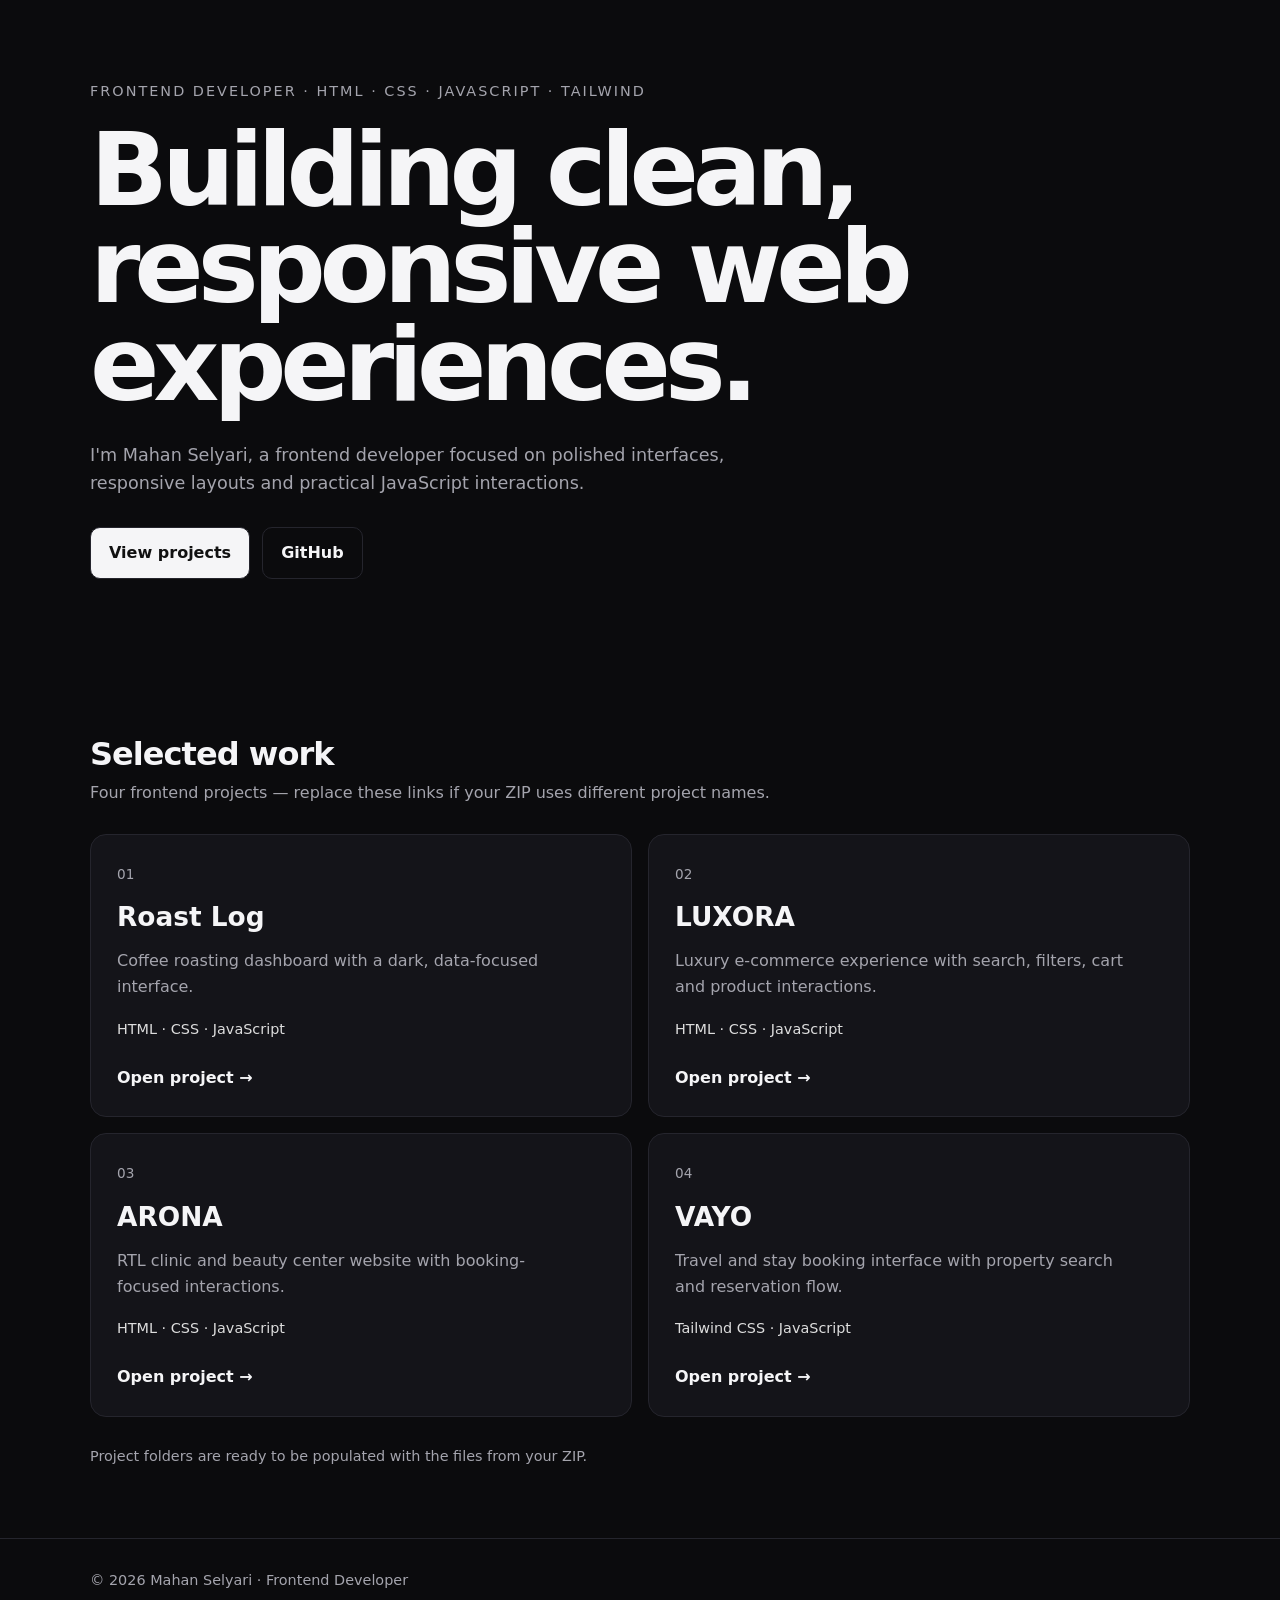
==== index.html @ 7a2bcd76 "Add portfolio landing page" ====
<!doctype html>
<html lang="en">
<head>
  <meta charset="UTF-8">
  <meta name="viewport" content="width=device-width, initial-scale=1.0">
  <meta name="description" content="Mahan Selyari — Frontend Developer Portfolio">
  <title>Mahan Selyari — Frontend Developer</title>
  <style>
    :root{--bg:#0b0b0d;--card:#141419;--border:#25252d;--text:#f5f5f7;--muted:#a4a4ad;--accent:#fff}
    *{box-sizing:border-box;margin:0;padding:0} body{font-family:Inter,system-ui,-apple-system,BlinkMacSystemFont,"Segoe UI",sans-serif;background:var(--bg);color:var(--text);line-height:1.6} a{color:inherit;text-decoration:none}
    .wrap{width:min(1100px,92%);margin:auto}.hero{min-height:72vh;display:grid;place-items:center;padding:80px 0}.eyebrow{color:var(--muted);font-size:.9rem;letter-spacing:.14em;text-transform:uppercase;margin-bottom:18px}.hero h1{font-size:clamp(3rem,8vw,6.5rem);line-height:.95;letter-spacing:-.06em;max-width:900px}.hero p{max-width:650px;color:var(--muted);font-size:1.1rem;margin-top:28px}.actions{display:flex;gap:12px;flex-wrap:wrap;margin-top:30px}.btn{padding:12px 18px;border:1px solid var(--border);border-radius:10px;background:var(--text);color:#111;font-weight:700}.btn.secondary{background:transparent;color:var(--text)}
    section{padding:70px 0}.section-head{display:flex;justify-content:space-between;gap:20px;align-items:end;margin-bottom:28px}.section-head h2{font-size:2rem;letter-spacing:-.03em}.section-head p{color:var(--muted)}.grid{display:grid;grid-template-columns:repeat(2,1fr);gap:16px}.project{background:var(--card);border:1px solid var(--border);border-radius:16px;padding:26px;min-height:230px;display:flex;flex-direction:column;justify-content:space-between;transition:.2s}.project:hover{transform:translateY(-4px);border-color:#44444e}.num{color:var(--muted);font-size:.85rem}.project h3{font-size:1.65rem;margin:10px 0}.project p{color:var(--muted);max-width:470px}.stack{margin-top:18px;color:#ddd;font-size:.9rem}.open{margin-top:24px;font-weight:700}.note{margin-top:28px;color:var(--muted);font-size:.9rem}.footer{border-top:1px solid var(--border);padding:30px 0 45px;color:var(--muted);font-size:.9rem}
    @media(max-width:700px){.grid{grid-template-columns:1fr}.hero{min-height:65vh;padding:60px 0}.section-head{display:block}.section-head p{margin-top:8px}.project{min-height:210px}}
  </style>
</head>
<body>
  <header class="hero">
    <div class="wrap">
      <div class="eyebrow">Frontend Developer · HTML · CSS · JavaScript · Tailwind</div>
      <h1>Building clean, responsive web experiences.</h1>
      <p>I'm Mahan Selyari, a frontend developer focused on polished interfaces, responsive layouts and practical JavaScript interactions.</p>
      <div class="actions">
        <a class="btn" href="#projects">View projects</a>
        <a class="btn secondary" href="https://github.com/mahan-selyari" target="_blank" rel="noreferrer">GitHub</a>
      </div>
    </div>
  </header>

  <main class="wrap">
    <section id="projects">
      <div class="section-head">
        <div><h2>Selected work</h2><p>Four frontend projects — replace these links if your ZIP uses different project names.</p></div>
      </div>
      <div class="grid">
        <a class="project" href="./roast-log/">
          <div><span class="num">01</span><h3>Roast Log</h3><p>Coffee roasting dashboard with a dark, data-focused interface.</p></div><div><div class="stack">HTML · CSS · JavaScript</div><div class="open">Open project →</div></div>
        </a>
        <a class="project" href="./luxora/">
          <div><span class="num">02</span><h3>LUXORA</h3><p>Luxury e-commerce experience with search, filters, cart and product interactions.</p></div><div><div class="stack">HTML · CSS · JavaScript</div><div class="open">Open project →</div></div>
        </a>
        <a class="project" href="./arona/">
          <div><span class="num">03</span><h3>ARONA</h3><p>RTL clinic and beauty center website with booking-focused interactions.</p></div><div><div class="stack">HTML · CSS · JavaScript</div><div class="open">Open project →</div></div>
        </a>
        <a class="project" href="./vayo/">
          <div><span class="num">04</span><h3>VAYO</h3><p>Travel and stay booking interface with property search and reservation flow.</p></div><div><div class="stack">Tailwind CSS · JavaScript</div><div class="open">Open project →</div></div>
        </a>
      </div>
      <p class="note">Project folders are ready to be populated with the files from your ZIP.</p>
    </section>
  </main>

  <footer class="footer"><div class="wrap">© 2026 Mahan Selyari · Frontend Developer</div></footer>
</body>
</html>
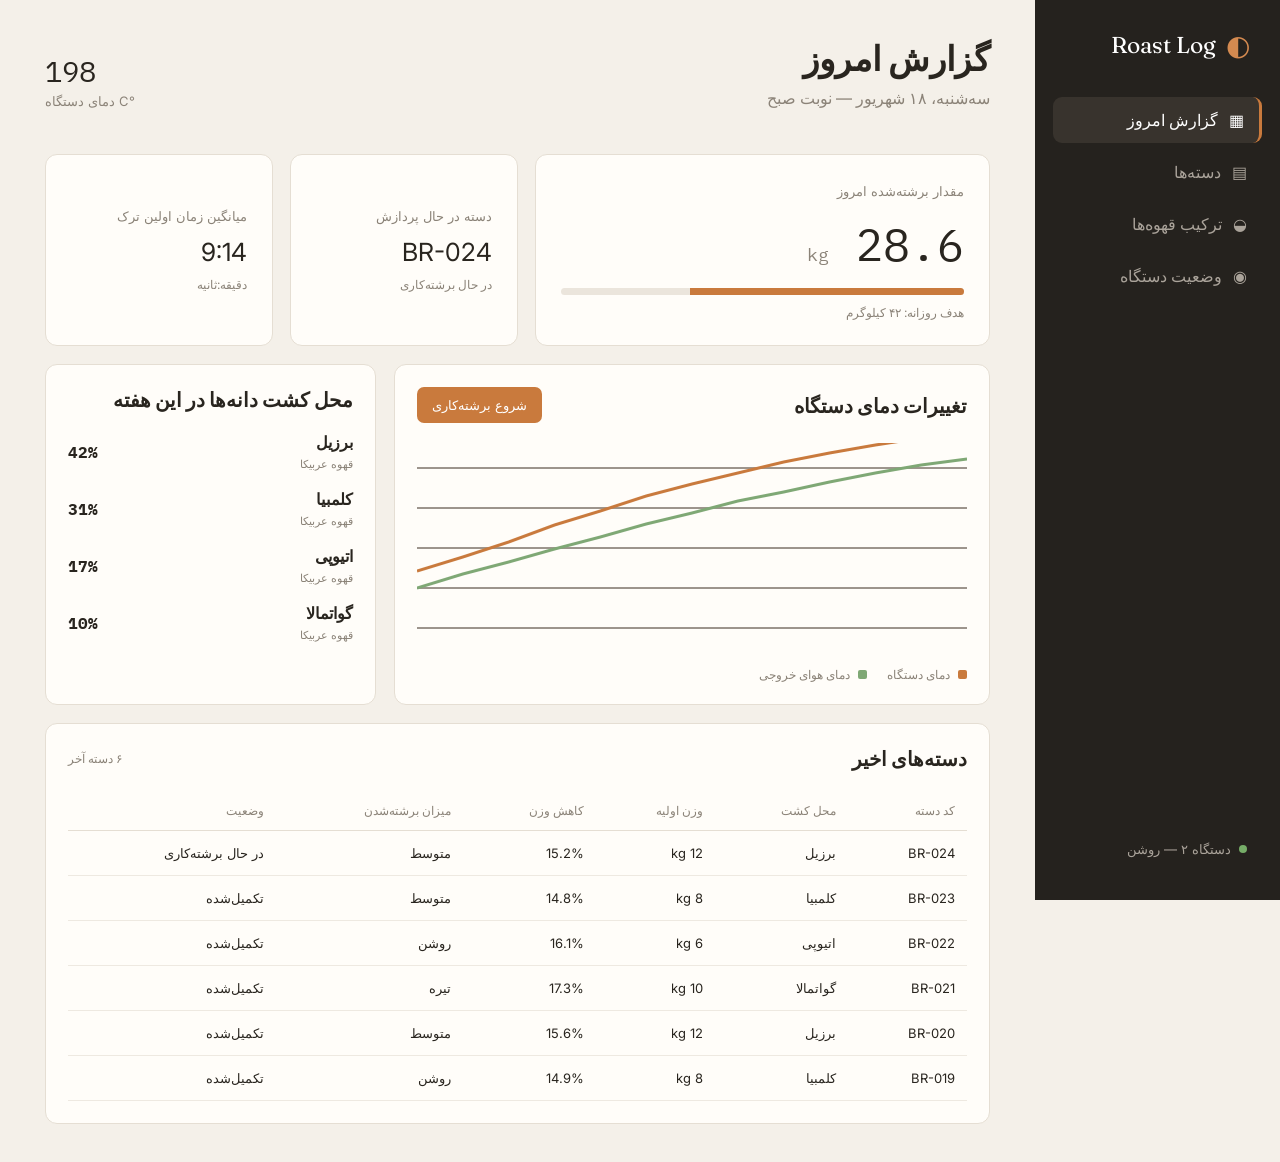
==== commit e683b3ce: "Add files via upload" ====
--- a/index.html
+++ b/index.html
@@ -1,54 +1,744 @@
-<!doctype html>
-<html lang="en">
-<head>
-  <meta charset="UTF-8">
-  <meta name="viewport" content="width=device-width, initial-scale=1.0">
-  <meta name="description" content="Mahan Selyari — Frontend Developer Portfolio">
-  <title>Mahan Selyari — Frontend Developer</title>
-  <style>
-    :root{--bg:#0b0b0d;--card:#141419;--border:#25252d;--text:#f5f5f7;--muted:#a4a4ad;--accent:#fff}
-    *{box-sizing:border-box;margin:0;padding:0} body{font-family:Inter,system-ui,-apple-system,BlinkMacSystemFont,"Segoe UI",sans-serif;background:var(--bg);color:var(--text);line-height:1.6} a{color:inherit;text-decoration:none}
-    .wrap{width:min(1100px,92%);margin:auto}.hero{min-height:72vh;display:grid;place-items:center;padding:80px 0}.eyebrow{color:var(--muted);font-size:.9rem;letter-spacing:.14em;text-transform:uppercase;margin-bottom:18px}.hero h1{font-size:clamp(3rem,8vw,6.5rem);line-height:.95;letter-spacing:-.06em;max-width:900px}.hero p{max-width:650px;color:var(--muted);font-size:1.1rem;margin-top:28px}.actions{display:flex;gap:12px;flex-wrap:wrap;margin-top:30px}.btn{padding:12px 18px;border:1px solid var(--border);border-radius:10px;background:var(--text);color:#111;font-weight:700}.btn.secondary{background:transparent;color:var(--text)}
-    section{padding:70px 0}.section-head{display:flex;justify-content:space-between;gap:20px;align-items:end;margin-bottom:28px}.section-head h2{font-size:2rem;letter-spacing:-.03em}.section-head p{color:var(--muted)}.grid{display:grid;grid-template-columns:repeat(2,1fr);gap:16px}.project{background:var(--card);border:1px solid var(--border);border-radius:16px;padding:26px;min-height:230px;display:flex;flex-direction:column;justify-content:space-between;transition:.2s}.project:hover{transform:translateY(-4px);border-color:#44444e}.num{color:var(--muted);font-size:.85rem}.project h3{font-size:1.65rem;margin:10px 0}.project p{color:var(--muted);max-width:470px}.stack{margin-top:18px;color:#ddd;font-size:.9rem}.open{margin-top:24px;font-weight:700}.note{margin-top:28px;color:var(--muted);font-size:.9rem}.footer{border-top:1px solid var(--border);padding:30px 0 45px;color:var(--muted);font-size:.9rem}
-    @media(max-width:700px){.grid{grid-template-columns:1fr}.hero{min-height:65vh;padding:60px 0}.section-head{display:block}.section-head p{margin-top:8px}.project{min-height:210px}}
-  </style>
-</head>
-<body>
-  <header class="hero">
-    <div class="wrap">
-      <div class="eyebrow">Frontend Developer · HTML · CSS · JavaScript · Tailwind</div>
-      <h1>Building clean, responsive web experiences.</h1>
-      <p>I'm Mahan Selyari, a frontend developer focused on polished interfaces, responsive layouts and practical JavaScript interactions.</p>
-      <div class="actions">
-        <a class="btn" href="#projects">View projects</a>
-        <a class="btn secondary" href="https://github.com/mahan-selyari" target="_blank" rel="noreferrer">GitHub</a>
-      </div>
-    </div>
-  </header>
-
-  <main class="wrap">
-    <section id="projects">
-      <div class="section-head">
-        <div><h2>Selected work</h2><p>Four frontend projects — replace these links if your ZIP uses different project names.</p></div>
-      </div>
-      <div class="grid">
-        <a class="project" href="./roast-log/">
-          <div><span class="num">01</span><h3>Roast Log</h3><p>Coffee roasting dashboard with a dark, data-focused interface.</p></div><div><div class="stack">HTML · CSS · JavaScript</div><div class="open">Open project →</div></div>
-        </a>
-        <a class="project" href="./luxora/">
-          <div><span class="num">02</span><h3>LUXORA</h3><p>Luxury e-commerce experience with search, filters, cart and product interactions.</p></div><div><div class="stack">HTML · CSS · JavaScript</div><div class="open">Open project →</div></div>
-        </a>
-        <a class="project" href="./arona/">
-          <div><span class="num">03</span><h3>ARONA</h3><p>RTL clinic and beauty center website with booking-focused interactions.</p></div><div><div class="stack">HTML · CSS · JavaScript</div><div class="open">Open project →</div></div>
-        </a>
-        <a class="project" href="./vayo/">
-          <div><span class="num">04</span><h3>VAYO</h3><p>Travel and stay booking interface with property search and reservation flow.</p></div><div><div class="stack">Tailwind CSS · JavaScript</div><div class="open">Open project →</div></div>
-        </a>
-      </div>
-      <p class="note">Project folders are ready to be populated with the files from your ZIP.</p>
-    </section>
-  </main>
-
-  <footer class="footer"><div class="wrap">© 2026 Mahan Selyari · Frontend Developer</div></footer>
-</body>
-</html>
+<!DOCTYPE html>
+<html lang="fa" dir="rtl">
+<head>
+  <meta charset="UTF-8">
+  <meta name="viewport" content="width=device-width, initial-scale=1.0">
+
+  <title>Roast Log — داشبورد برشته‌کاری قهوه</title>
+
+  <link rel="preconnect" href="https://fonts.googleapis.com">
+  <link href="https://fonts.googleapis.com/css2?family=Fraunces:opsz,wght@9..144,400;9..144,600;9..144,700&family=IBM+Plex+Mono:wght@400;500;600&family=Inter:wght@400;500;600&display=swap" rel="stylesheet">
+
+  <link rel="stylesheet" href="style.css">
+</head>
+
+<body>
+
+<div class="app">
+
+  <!-- Sidebar -->
+  <aside class="sidebar">
+
+    <div class="brand">
+      <span class="brand-mark">◐</span>
+      <span class="brand-name">Roast Log</span>
+    </div>
+
+    <nav class="nav">
+
+      <a class="nav-item active" href="#" data-page="dashboard">
+        <span>▦</span>
+        گزارش امروز
+      </a>
+
+      <a class="nav-item" href="#" data-page="batches">
+        <span>▤</span>
+        دسته‌ها
+      </a>
+
+      <a class="nav-item" href="#" data-page="blends">
+        <span>◒</span>
+        ترکیب قهوه‌ها
+      </a>
+
+      <a class="nav-item" href="#" data-page="machine">
+        <span>◉</span>
+        وضعیت دستگاه
+      </a>
+
+    </nav>
+
+    <div class="sidebar-foot">
+      <span class="dot"></span>
+      دستگاه ۲ — روشن
+    </div>
+
+  </aside>
+
+
+  <!-- Main -->
+  <main class="main">
+
+    <!-- ================= DASHBOARD ================= -->
+
+    <section class="page active-page" id="dashboard">
+
+      <header class="topbar">
+
+        <div>
+          <h1>گزارش امروز</h1>
+          <p class="subtitle">
+            سه‌شنبه، ۱۸ شهریور — نوبت صبح
+          </p>
+        </div>
+
+        <div class="topbar-stat">
+          <span class="topbar-stat-num" id="liveTemp">
+            198
+          </span>
+
+          <span class="topbar-stat-unit">
+            °C دمای دستگاه
+          </span>
+        </div>
+
+      </header>
+
+
+      <section class="hero-row">
+
+        <div class="hero-card">
+
+          <span class="hero-label">
+            مقدار برشته‌شده امروز
+          </span>
+
+          <div class="hero-num">
+            <span id="totalKg">28.6</span>
+            <span>kg</span>
+          </div>
+
+          <div class="hero-bar">
+            <div
+              class="hero-bar-fill"
+              style="width:68%">
+            </div>
+          </div>
+
+          <span class="hero-target">
+            هدف روزانه: ۴۲ کیلوگرم
+          </span>
+
+        </div>
+
+
+        <div class="mini-card">
+
+          <span class="mini-label">
+            دسته در حال پردازش
+          </span>
+
+          <span class="mini-num mono">
+            BR-024
+          </span>
+
+          <span class="mini-sub">
+            در حال برشته‌کاری
+          </span>
+
+        </div>
+
+
+        <div class="mini-card">
+
+          <span class="mini-label">
+            میانگین زمان اولین ترک
+          </span>
+
+          <span class="mini-num mono">
+            9:14
+          </span>
+
+          <span class="mini-sub">
+            دقیقه:ثانیه
+          </span>
+
+        </div>
+
+      </section>
+
+
+      <section class="grid-row">
+
+        <div class="panel chart-panel">
+
+          <div class="panel-head">
+
+            <h2>
+              تغییرات دمای دستگاه
+            </h2>
+
+            <button class="panel-btn" id="roastToggle">
+              شروع برشته‌کاری
+            </button>
+
+          </div>
+
+          <canvas
+            id="tempChart"
+            width="640"
+            height="220">
+          </canvas>
+
+          <div class="chart-legend">
+
+            <span>
+              <i class="sw drum"></i>
+              دمای دستگاه
+            </span>
+
+            <span>
+              <i class="sw exhaust"></i>
+              دمای هوای خروجی
+            </span>
+
+          </div>
+
+        </div>
+
+
+        <div class="panel origin-panel">
+
+          <div class="panel-head">
+            <h2>
+              محل کشت دانه‌ها در این هفته
+            </h2>
+          </div>
+
+          <div class="origin-list">
+
+            <div class="origin-item">
+              <div>
+                <strong>برزیل</strong>
+                <span>قهوه عربیکا</span>
+              </div>
+              <b>42%</b>
+            </div>
+
+            <div class="origin-item">
+              <div>
+                <strong>کلمبیا</strong>
+                <span>قهوه عربیکا</span>
+              </div>
+              <b>31%</b>
+            </div>
+
+            <div class="origin-item">
+              <div>
+                <strong>اتیوپی</strong>
+                <span>قهوه عربیکا</span>
+              </div>
+              <b>17%</b>
+            </div>
+
+            <div class="origin-item">
+              <div>
+                <strong>گواتمالا</strong>
+                <span>قهوه عربیکا</span>
+              </div>
+              <b>10%</b>
+            </div>
+
+          </div>
+
+        </div>
+
+      </section>
+
+
+      <section class="panel table-panel">
+
+        <div class="panel-head">
+
+          <h2>
+            دسته‌های اخیر
+          </h2>
+
+          <span class="panel-note">
+            ۶ دسته آخر
+          </span>
+
+        </div>
+
+        <table class="batch-table">
+
+          <thead>
+            <tr>
+              <th>کد دسته</th>
+              <th>محل کشت</th>
+              <th>وزن اولیه</th>
+              <th>کاهش وزن</th>
+              <th>میزان برشته‌شدن</th>
+              <th>وضعیت</th>
+            </tr>
+          </thead>
+
+          <tbody id="dashboardRows"></tbody>
+
+        </table>
+
+      </section>
+
+    </section>
+
+
+    <!-- ================= BATCHES ================= -->
+
+    <section class="page" id="batches">
+
+      <header class="topbar">
+
+        <div>
+          <h1>دسته‌ها</h1>
+          <p class="subtitle">
+            مدیریت و مشاهده دسته‌های برشته‌شده
+          </p>
+        </div>
+
+        <button class="primary-btn">
+          + دسته جدید
+        </button>
+
+      </header>
+
+
+      <div class="stats-grid">
+
+        <div class="stat-card">
+          <span>تعداد کل دسته‌ها</span>
+          <strong>128</strong>
+          <small>در این ماه</small>
+        </div>
+
+        <div class="stat-card">
+          <span>مجموع وزن</span>
+          <strong>486 kg</strong>
+          <small>این ماه</small>
+        </div>
+
+        <div class="stat-card">
+          <span>میانگین کاهش وزن</span>
+          <strong>15.8%</strong>
+          <small>در تمام دسته‌ها</small>
+        </div>
+
+        <div class="stat-card">
+          <span>دسته‌های امروز</span>
+          <strong>8</strong>
+          <small>۲ دسته در حال انجام</small>
+        </div>
+
+      </div>
+
+
+      <section class="panel">
+
+        <div class="panel-head">
+
+          <h2>
+            همه دسته‌ها
+          </h2>
+
+          <input
+            type="text"
+            id="batchSearch"
+            class="search"
+            placeholder="جست‌وجوی دسته...">
+
+        </div>
+
+
+        <table class="batch-table">
+
+          <thead>
+            <tr>
+              <th>کد دسته</th>
+              <th>محل کشت</th>
+              <th>تاریخ</th>
+              <th>وزن اولیه</th>
+              <th>کاهش وزن</th>
+              <th>میزان برشته‌شدن</th>
+              <th>وضعیت</th>
+            </tr>
+          </thead>
+
+          <tbody id="allBatchRows"></tbody>
+
+        </table>
+
+      </section>
+
+    </section>
+
+
+    <!-- ================= BLENDS ================= -->
+
+    <section class="page" id="blends">
+
+      <header class="topbar">
+
+        <div>
+          <h1>ترکیب قهوه‌ها</h1>
+
+          <p class="subtitle">
+            ترکیب دانه‌ها و محصولات آماده
+          </p>
+        </div>
+
+        <button class="primary-btn">
+          + ترکیب جدید
+        </button>
+
+      </header>
+
+
+      <div class="blend-grid">
+
+        <div class="blend-card">
+
+          <div class="blend-top">
+            <span class="blend-code">
+              BL-001
+            </span>
+
+            <span class="status ready">
+              آماده فروش
+            </span>
+          </div>
+
+          <h2>
+            خانه
+          </h2>
+
+          <p>
+            ترکیبی متعادل برای استفاده روزانه
+          </p>
+
+          <div class="blend-progress">
+
+            <div>
+              <span>برزیل</span>
+              <b>60%</b>
+            </div>
+
+            <div class="progress">
+              <i style="width:60%"></i>
+            </div>
+
+          </div>
+
+          <div class="blend-progress">
+
+            <div>
+              <span>کلمبیا</span>
+              <b>25%</b>
+            </div>
+
+            <div class="progress">
+              <i style="width:25%"></i>
+            </div>
+
+          </div>
+
+          <div class="blend-progress">
+
+            <div>
+              <span>اتیوپی</span>
+              <b>15%</b>
+            </div>
+
+            <div class="progress">
+              <i style="width:15%"></i>
+            </div>
+
+          </div>
+
+        </div>
+
+
+        <div class="blend-card">
+
+          <div class="blend-top">
+
+            <span class="blend-code">
+              BL-002
+            </span>
+
+            <span class="status roasting">
+              در حال آماده‌سازی
+            </span>
+
+          </div>
+
+          <h2>
+            اسپرسو
+          </h2>
+
+          <p>
+            طعمی قوی با رایحه شکلات و آجیل
+          </p>
+
+          <div class="blend-progress">
+
+            <div>
+              <span>برزیل</span>
+              <b>50%</b>
+            </div>
+
+            <div class="progress">
+              <i style="width:50%"></i>
+            </div>
+
+          </div>
+
+          <div class="blend-progress">
+
+            <div>
+              <span>گواتمالا</span>
+              <b>30%</b>
+            </div>
+
+            <div class="progress">
+              <i style="width:30%"></i>
+            </div>
+
+          </div>
+
+          <div class="blend-progress">
+
+            <div>
+              <span>کلمبیا</span>
+              <b>20%</b>
+            </div>
+
+            <div class="progress">
+              <i style="width:20%"></i>
+            </div>
+
+          </div>
+
+        </div>
+
+
+        <div class="blend-card">
+
+          <div class="blend-top">
+
+            <span class="blend-code">
+              BL-003
+            </span>
+
+            <span class="status ready">
+              آماده فروش
+            </span>
+
+          </div>
+
+          <h2>
+            صبحانه
+          </h2>
+
+          <p>
+            طعمی ملایم و میوه‌ای برای شروع روز
+          </p>
+
+          <div class="blend-progress">
+
+            <div>
+              <span>اتیوپی</span>
+              <b>55%</b>
+            </div>
+
+            <div class="progress">
+              <i style="width:55%"></i>
+            </div>
+
+          </div>
+
+          <div class="blend-progress">
+
+            <div>
+              <span>کلمبیا</span>
+              <b>45%</b>
+            </div>
+
+            <div class="progress">
+              <i style="width:45%"></i>
+            </div>
+
+          </div>
+
+        </div>
+
+      </div>
+
+    </section>
+
+
+    <!-- ================= MACHINE ================= -->
+
+    <section class="page" id="machine">
+
+      <header class="topbar">
+
+        <div>
+          <h1>وضعیت دستگاه</h1>
+
+          <p class="subtitle">
+            وضعیت لحظه‌ای دستگاه برشته‌کاری
+          </p>
+        </div>
+
+        <div class="machine-status">
+          <span class="dot"></span>
+          دستگاه روشن است
+        </div>
+
+      </header>
+
+
+      <div class="machine-grid">
+
+        <div class="machine-card main-machine">
+
+          <div class="machine-icon">
+            ◉
+          </div>
+
+          <div>
+            <span>
+              دمای فعلی دستگاه
+            </span>
+
+            <strong id="machineTemp">
+              198°C
+            </strong>
+          </div>
+
+        </div>
+
+
+        <div class="machine-card">
+
+          <span>
+            دمای هوای خروجی
+          </span>
+
+          <strong>
+            184°C
+          </strong>
+
+          <small>
+            وضعیت عادی
+          </small>
+
+        </div>
+
+
+        <div class="machine-card">
+
+          <span>
+            زمان فعالیت امروز
+          </span>
+
+          <strong>
+            04:32
+          </strong>
+
+          <small>
+            ساعت:دقیقه
+          </small>
+
+        </div>
+
+
+        <div class="machine-card">
+
+          <span>
+            دسته‌های امروز
+          </span>
+
+          <strong>
+            8
+          </strong>
+
+          <small>
+            ۶ دسته تکمیل شده
+          </small>
+
+        </div>
+
+      </div>
+
+
+      <section class="panel machine-details">
+
+        <div class="panel-head">
+          <h2>
+            وضعیت دستگاه
+          </h2>
+
+          <span class="status ready">
+            همه‌چیز عادی است
+          </span>
+        </div>
+
+
+        <div class="health-row">
+
+          <div>
+            <span>دمای دستگاه</span>
+            <b>طبیعی</b>
+          </div>
+
+          <div class="health-bar">
+            <i style="width:72%"></i>
+          </div>
+
+        </div>
+
+
+        <div class="health-row">
+
+          <div>
+            <span>سیستم تهویه</span>
+            <b>طبیعی</b>
+          </div>
+
+          <div class="health-bar">
+            <i style="width:88%"></i>
+          </div>
+
+        </div>
+
+
+        <div class="health-row">
+
+          <div>
+            <span>مصرف انرژی</span>
+            <b>مناسب</b>
+          </div>
+
+          <div class="health-bar">
+            <i style="width:46%"></i>
+          </div>
+
+        </div>
+
+
+        <div class="health-row">
+
+          <div>
+            <span>وضعیت کلی</span>
+            <b>عالی</b>
+          </div>
+
+          <div class="health-bar">
+            <i style="width:94%"></i>
+          </div>
+
+        </div>
+
+      </section>
+
+    </section>
+
+  </main>
+
+</div>
+
+
+<script src="script.js"></script>
+
+</body>
+</html>
--- a/style.css
+++ b/style.css
@@ -0,0 +1,655 @@
+:root {
+  --bg: #f4f0e9;
+  --panel: #fffdf9;
+  --text: #29251f;
+  --muted: #8b8378;
+  --border: #e5ded3;
+  --accent: #c97a3d;
+  --green: #7fa875;
+  --sidebar: #25221e;
+}
+
+* {
+  box-sizing: border-box;
+}
+
+body {
+  margin: 0;
+  background: var(--bg);
+  color: var(--text);
+  font-family: Inter, sans-serif;
+}
+
+button,
+input {
+  font-family: inherit;
+}
+
+.app {
+  display: flex;
+  min-height: 100vh;
+}
+
+
+/* SIDEBAR */
+
+.sidebar {
+  width: 245px;
+  background: var(--sidebar);
+  color: white;
+  padding: 28px 18px;
+  display: flex;
+  flex-direction: column;
+  position: fixed;
+  right: 0;
+  top: 0;
+  bottom: 0;
+}
+
+.brand {
+  display: flex;
+  align-items: center;
+  gap: 10px;
+  padding: 0 12px 35px;
+}
+
+.brand-mark {
+  font-size: 28px;
+  color: #d48a50;
+}
+
+.brand-name {
+  font-family: Fraunces, serif;
+  font-size: 23px;
+}
+
+.nav {
+  display: flex;
+  flex-direction: column;
+  gap: 6px;
+}
+
+.nav-item {
+  text-decoration: none;
+  color: #aaa39a;
+  padding: 13px 15px;
+  border-radius: 9px;
+  display: flex;
+  align-items: center;
+  gap: 11px;
+  transition: .2s;
+}
+
+.nav-item:hover,
+.nav-item.active {
+  background: #38332d;
+  color: white;
+}
+
+.nav-item.active {
+  border-right: 3px solid var(--accent);
+}
+
+.sidebar-foot {
+  margin-top: auto;
+  color: #aaa39a;
+  font-size: 13px;
+  padding: 15px;
+  display: flex;
+  align-items: center;
+  gap: 8px;
+}
+
+.dot {
+  width: 8px;
+  height: 8px;
+  background: #76ad68;
+  border-radius: 50%;
+  display: inline-block;
+}
+
+
+/* MAIN */
+
+.main {
+  width: calc(100% - 245px);
+  margin-right: 245px;
+  padding: 38px 45px;
+}
+
+.page {
+  display: none;
+}
+
+.active-page {
+  display: block;
+}
+
+.topbar {
+  display: flex;
+  justify-content: space-between;
+  align-items: center;
+  margin-bottom: 30px;
+}
+
+h1 {
+  margin: 0;
+  font-family: Fraunces, serif;
+  font-size: 34px;
+}
+
+h2 {
+  font-family: Fraunces, serif;
+  margin: 0;
+}
+
+.subtitle {
+  color: var(--muted);
+  margin-top: 8px;
+}
+
+.topbar-stat {
+  text-align: left;
+}
+
+.topbar-stat-num {
+  display: block;
+  font-family: "IBM Plex Mono", monospace;
+  font-size: 29px;
+}
+
+.topbar-stat-unit {
+  color: var(--muted);
+  font-size: 13px;
+}
+
+
+/* CARDS */
+
+.hero-row {
+  display: grid;
+  grid-template-columns: 2fr 1fr 1fr;
+  gap: 17px;
+  margin-bottom: 18px;
+}
+
+.hero-card,
+.mini-card,
+.panel,
+.stat-card,
+.blend-card,
+.machine-card {
+  background: var(--panel);
+  border: 1px solid var(--border);
+  border-radius: 12px;
+}
+
+.hero-card {
+  padding: 25px;
+}
+
+.hero-label,
+.mini-label {
+  color: var(--muted);
+  font-size: 13px;
+}
+
+.hero-num {
+  font-family: "IBM Plex Mono", monospace;
+  font-size: 45px;
+  margin: 15px 0;
+}
+
+.hero-num span:last-child {
+  font-size: 18px;
+  color: var(--muted);
+}
+
+.hero-bar {
+  height: 7px;
+  background: #ebe5dc;
+  border-radius: 10px;
+  overflow: hidden;
+}
+
+.hero-bar-fill {
+  height: 100%;
+  background: var(--accent);
+}
+
+.hero-target,
+.mini-sub {
+  display: block;
+  color: var(--muted);
+  font-size: 12px;
+  margin-top: 10px;
+}
+
+.mini-card {
+  padding: 25px;
+  display: flex;
+  flex-direction: column;
+  justify-content: center;
+}
+
+.mini-num {
+  font-size: 25px;
+  margin-top: 13px;
+}
+
+
+/* PANELS */
+
+.grid-row {
+  display: grid;
+  grid-template-columns: 1.8fr 1fr;
+  gap: 18px;
+  margin-bottom: 18px;
+}
+
+.panel {
+  padding: 22px;
+}
+
+.panel-head {
+  display: flex;
+  justify-content: space-between;
+  align-items: center;
+  margin-bottom: 20px;
+}
+
+.panel-head h2 {
+  font-size: 20px;
+}
+
+.panel-note {
+  color: var(--muted);
+  font-size: 12px;
+}
+
+.panel-btn,
+.primary-btn {
+  border: 0;
+  background: var(--accent);
+  color: white;
+  border-radius: 7px;
+  padding: 10px 15px;
+  cursor: pointer;
+}
+
+.panel-btn:hover,
+.primary-btn:hover {
+  opacity: .9;
+}
+
+.chart-panel canvas {
+  width: 100%;
+  height: 220px;
+}
+
+
+/* CHART */
+
+.chart-legend {
+  display: flex;
+  gap: 20px;
+  color: var(--muted);
+  font-size: 12px;
+}
+
+.sw {
+  width: 9px;
+  height: 9px;
+  display: inline-block;
+  border-radius: 2px;
+  margin-left: 5px;
+}
+
+.sw.drum {
+  background: #c97a3d;
+}
+
+.sw.exhaust {
+  background: #7fa875;
+}
+
+
+/* ORIGIN */
+
+.origin-list {
+  display: flex;
+  flex-direction: column;
+  gap: 17px;
+}
+
+.origin-item {
+  display: flex;
+  justify-content: space-between;
+  align-items: center;
+}
+
+.origin-item strong {
+  display: block;
+}
+
+.origin-item span {
+  color: var(--muted);
+  font-size: 11px;
+}
+
+.origin-item b {
+  font-family: "IBM Plex Mono", monospace;
+}
+
+
+/* TABLE */
+
+.table-panel {
+  overflow-x: auto;
+}
+
+.batch-table {
+  width: 100%;
+  border-collapse: collapse;
+}
+
+.batch-table th {
+  color: var(--muted);
+  font-size: 12px;
+  font-weight: 500;
+  text-align: right;
+  padding: 12px;
+  border-bottom: 1px solid var(--border);
+}
+
+.batch-table td {
+  padding: 14px 12px;
+  border-bottom: 1px solid #eee9e1;
+  font-size: 13px;
+}
+
+.status {
+  padding: 5px 9px;
+  border-radius: 20px;
+  font-size: 11px;
+}
+
+.status.ready {
+  background: #e8f1e5;
+  color: #55734d;
+}
+
+.status.roasting {
+  background: #f8eadc;
+  color: #a7612c;
+}
+
+.status.waiting {
+  background: #eeeae3;
+  color: #777067;
+}
+
+
+/* BATCHES */
+
+.stats-grid {
+  display: grid;
+  grid-template-columns: repeat(4, 1fr);
+  gap: 15px;
+  margin-bottom: 20px;
+}
+
+.stat-card {
+  padding: 22px;
+}
+
+.stat-card span {
+  color: var(--muted);
+  font-size: 12px;
+}
+
+.stat-card strong {
+  display: block;
+  font-family: "IBM Plex Mono", monospace;
+  font-size: 25px;
+  margin: 12px 0;
+}
+
+.stat-card small {
+  color: var(--muted);
+}
+
+
+/* SEARCH */
+
+.search {
+  border: 1px solid var(--border);
+  background: #faf7f1;
+  border-radius: 7px;
+  padding: 10px 13px;
+  outline: none;
+}
+
+.search:focus {
+  border-color: var(--accent);
+}
+
+
+/* BLENDS */
+
+.blend-grid {
+  display: grid;
+  grid-template-columns: repeat(3, 1fr);
+  gap: 18px;
+}
+
+.blend-card {
+  padding: 23px;
+}
+
+.blend-top {
+  display: flex;
+  justify-content: space-between;
+  align-items: center;
+}
+
+.blend-code {
+  font-family: "IBM Plex Mono", monospace;
+  color: var(--muted);
+  font-size: 12px;
+}
+
+.blend-card h2 {
+  margin-top: 20px;
+}
+
+.blend-card p {
+  color: var(--muted);
+  font-size: 13px;
+  line-height: 1.7;
+}
+
+.blend-progress {
+  margin-top: 17px;
+}
+
+.blend-progress > div:first-child {
+  display: flex;
+  justify-content: space-between;
+  font-size: 12px;
+}
+
+.progress,
+.health-bar {
+  height: 6px;
+  background: #ebe5dc;
+  border-radius: 10px;
+  overflow: hidden;
+  margin-top: 7px;
+}
+
+.progress i,
+.health-bar i {
+  display: block;
+  height: 100%;
+  background: var(--accent);
+}
+
+
+/* MACHINE */
+
+.machine-status {
+  display: flex;
+  align-items: center;
+  gap: 8px;
+  color: #5e7b56;
+  font-size: 13px;
+}
+
+.machine-grid {
+  display: grid;
+  grid-template-columns: 2fr 1fr 1fr 1fr;
+  gap: 15px;
+  margin-bottom: 20px;
+}
+
+.machine-card {
+  padding: 23px;
+}
+
+.machine-card > span {
+  color: var(--muted);
+  display: block;
+  font-size: 12px;
+}
+
+.machine-card strong {
+  display: block;
+  font-family: "IBM Plex Mono", monospace;
+  font-size: 27px;
+  margin: 12px 0 5px;
+}
+
+.machine-card small {
+  color: var(--muted);
+  font-size: 11px;
+}
+
+.main-machine {
+  display: flex;
+  align-items: center;
+  gap: 20px;
+}
+
+.machine-icon {
+  font-size: 45px;
+  color: var(--accent);
+}
+
+
+/* HEALTH */
+
+.machine-details {
+  max-width: 900px;
+}
+
+.health-row {
+  margin-bottom: 25px;
+}
+
+.health-row > div:first-child {
+  display: flex;
+  justify-content: space-between;
+  font-size: 13px;
+}
+
+.health-row b {
+  color: #66845e;
+  font-size: 12px;
+}
+
+.health-bar {
+  height: 8px;
+}
+
+.health-bar i {
+  background: var(--green);
+}
+
+
+/* RESPONSIVE */
+
+@media (max-width: 1100px) {
+
+  .sidebar {
+    width: 200px;
+  }
+
+  .main {
+    width: calc(100% - 200px);
+    margin-right: 200px;
+    padding: 25px;
+  }
+
+  .hero-row,
+  .grid-row,
+  .machine-grid {
+    grid-template-columns: 1fr 1fr;
+  }
+
+  .stats-grid {
+    grid-template-columns: 1fr 1fr;
+  }
+
+  .blend-grid {
+    grid-template-columns: 1fr 1fr;
+  }
+
+}
+
+
+@media (max-width: 750px) {
+
+  .sidebar {
+    position: static;
+    width: 100%;
+    min-height: auto;
+  }
+
+  .app {
+    flex-direction: column;
+  }
+
+  .main {
+    width: 100%;
+    margin: 0;
+    padding: 20px;
+  }
+
+  .nav {
+    flex-direction: row;
+    overflow-x: auto;
+  }
+
+  .sidebar-foot {
+    display: none;
+  }
+
+  .hero-row,
+  .grid-row,
+  .machine-grid,
+  .stats-grid,
+  .blend-grid {
+    grid-template-columns: 1fr;
+  }
+
+  .topbar {
+    align-items: flex-start;
+    gap: 20px;
+  }
+
+  h1 {
+    font-size: 27px;
+  }
+
+}
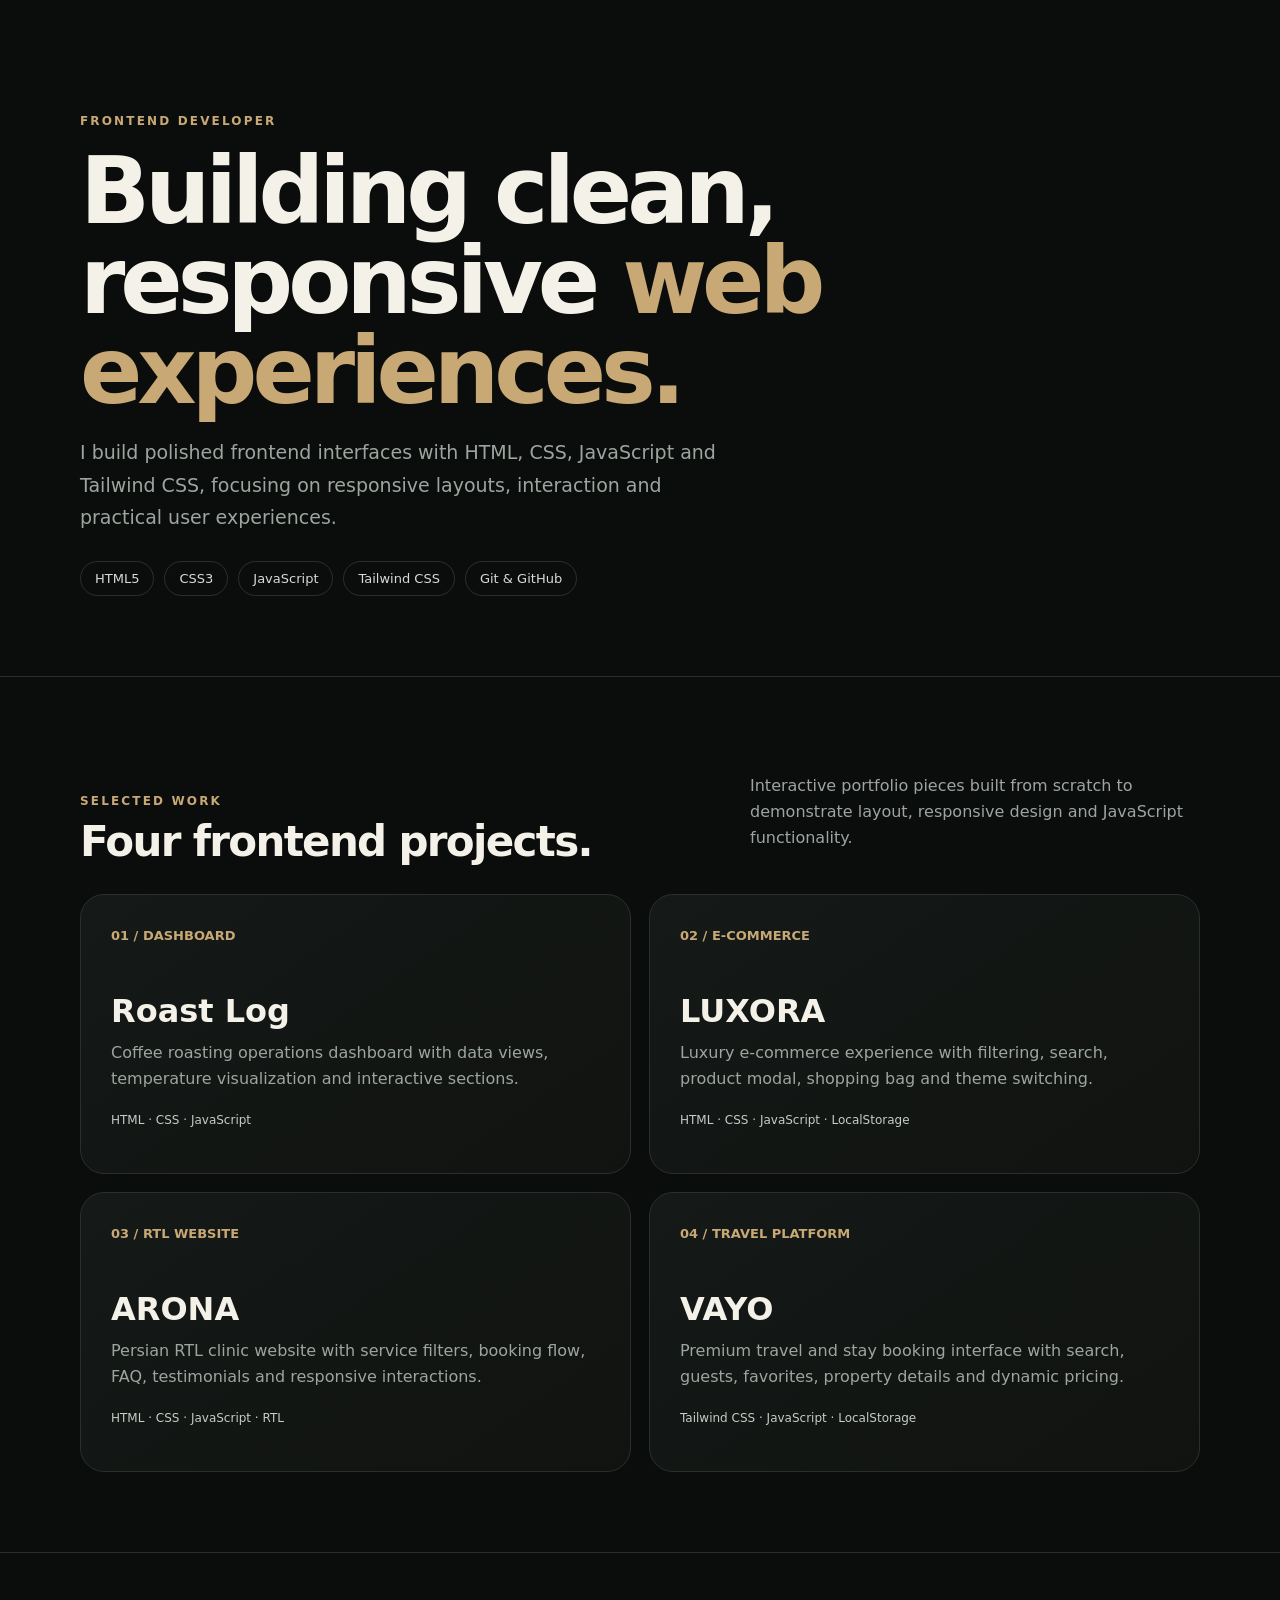
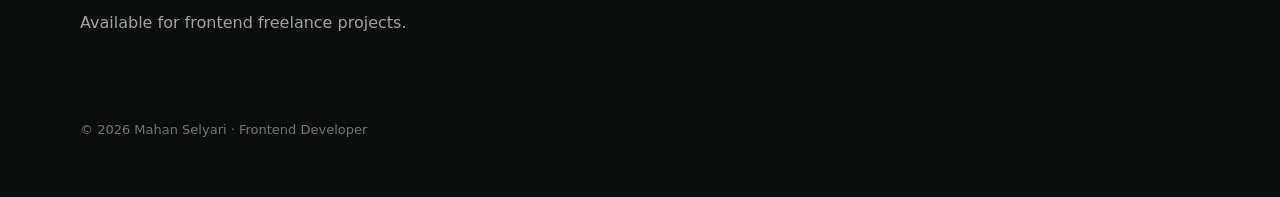
==== commit 8733851b: "Add portfolio landing page" ====
--- a/index.html
+++ b/index.html
@@ -1,744 +1,34 @@
-<!DOCTYPE html>
-<html lang="fa" dir="rtl">
-<head>
-  <meta charset="UTF-8">
-  <meta name="viewport" content="width=device-width, initial-scale=1.0">
-
-  <title>Roast Log — داشبورد برشته‌کاری قهوه</title>
-
-  <link rel="preconnect" href="https://fonts.googleapis.com">
-  <link href="https://fonts.googleapis.com/css2?family=Fraunces:opsz,wght@9..144,400;9..144,600;9..144,700&family=IBM+Plex+Mono:wght@400;500;600&family=Inter:wght@400;500;600&display=swap" rel="stylesheet">
-
-  <link rel="stylesheet" href="style.css">
-</head>
-
-<body>
-
-<div class="app">
-
-  <!-- Sidebar -->
-  <aside class="sidebar">
-
-    <div class="brand">
-      <span class="brand-mark">◐</span>
-      <span class="brand-name">Roast Log</span>
-    </div>
-
-    <nav class="nav">
-
-      <a class="nav-item active" href="#" data-page="dashboard">
-        <span>▦</span>
-        گزارش امروز
-      </a>
-
-      <a class="nav-item" href="#" data-page="batches">
-        <span>▤</span>
-        دسته‌ها
-      </a>
-
-      <a class="nav-item" href="#" data-page="blends">
-        <span>◒</span>
-        ترکیب قهوه‌ها
-      </a>
-
-      <a class="nav-item" href="#" data-page="machine">
-        <span>◉</span>
-        وضعیت دستگاه
-      </a>
-
-    </nav>
-
-    <div class="sidebar-foot">
-      <span class="dot"></span>
-      دستگاه ۲ — روشن
-    </div>
-
-  </aside>
-
-
-  <!-- Main -->
-  <main class="main">
-
-    <!-- ================= DASHBOARD ================= -->
-
-    <section class="page active-page" id="dashboard">
-
-      <header class="topbar">
-
-        <div>
-          <h1>گزارش امروز</h1>
-          <p class="subtitle">
-            سه‌شنبه، ۱۸ شهریور — نوبت صبح
-          </p>
-        </div>
-
-        <div class="topbar-stat">
-          <span class="topbar-stat-num" id="liveTemp">
-            198
-          </span>
-
-          <span class="topbar-stat-unit">
-            °C دمای دستگاه
-          </span>
-        </div>
-
-      </header>
-
-
-      <section class="hero-row">
-
-        <div class="hero-card">
-
-          <span class="hero-label">
-            مقدار برشته‌شده امروز
-          </span>
-
-          <div class="hero-num">
-            <span id="totalKg">28.6</span>
-            <span>kg</span>
-          </div>
-
-          <div class="hero-bar">
-            <div
-              class="hero-bar-fill"
-              style="width:68%">
-            </div>
-          </div>
-
-          <span class="hero-target">
-            هدف روزانه: ۴۲ کیلوگرم
-          </span>
-
-        </div>
-
-
-        <div class="mini-card">
-
-          <span class="mini-label">
-            دسته در حال پردازش
-          </span>
-
-          <span class="mini-num mono">
-            BR-024
-          </span>
-
-          <span class="mini-sub">
-            در حال برشته‌کاری
-          </span>
-
-        </div>
-
-
-        <div class="mini-card">
-
-          <span class="mini-label">
-            میانگین زمان اولین ترک
-          </span>
-
-          <span class="mini-num mono">
-            9:14
-          </span>
-
-          <span class="mini-sub">
-            دقیقه:ثانیه
-          </span>
-
-        </div>
-
-      </section>
-
-
-      <section class="grid-row">
-
-        <div class="panel chart-panel">
-
-          <div class="panel-head">
-
-            <h2>
-              تغییرات دمای دستگاه
-            </h2>
-
-            <button class="panel-btn" id="roastToggle">
-              شروع برشته‌کاری
-            </button>
-
-          </div>
-
-          <canvas
-            id="tempChart"
-            width="640"
-            height="220">
-          </canvas>
-
-          <div class="chart-legend">
-
-            <span>
-              <i class="sw drum"></i>
-              دمای دستگاه
-            </span>
-
-            <span>
-              <i class="sw exhaust"></i>
-              دمای هوای خروجی
-            </span>
-
-          </div>
-
-        </div>
-
-
-        <div class="panel origin-panel">
-
-          <div class="panel-head">
-            <h2>
-              محل کشت دانه‌ها در این هفته
-            </h2>
-          </div>
-
-          <div class="origin-list">
-
-            <div class="origin-item">
-              <div>
-                <strong>برزیل</strong>
-                <span>قهوه عربیکا</span>
-              </div>
-              <b>42%</b>
-            </div>
-
-            <div class="origin-item">
-              <div>
-                <strong>کلمبیا</strong>
-                <span>قهوه عربیکا</span>
-              </div>
-              <b>31%</b>
-            </div>
-
-            <div class="origin-item">
-              <div>
-                <strong>اتیوپی</strong>
-                <span>قهوه عربیکا</span>
-              </div>
-              <b>17%</b>
-            </div>
-
-            <div class="origin-item">
-              <div>
-                <strong>گواتمالا</strong>
-                <span>قهوه عربیکا</span>
-              </div>
-              <b>10%</b>
-            </div>
-
-          </div>
-
-        </div>
-
-      </section>
-
-
-      <section class="panel table-panel">
-
-        <div class="panel-head">
-
-          <h2>
-            دسته‌های اخیر
-          </h2>
-
-          <span class="panel-note">
-            ۶ دسته آخر
-          </span>
-
-        </div>
-
-        <table class="batch-table">
-
-          <thead>
-            <tr>
-              <th>کد دسته</th>
-              <th>محل کشت</th>
-              <th>وزن اولیه</th>
-              <th>کاهش وزن</th>
-              <th>میزان برشته‌شدن</th>
-              <th>وضعیت</th>
-            </tr>
-          </thead>
-
-          <tbody id="dashboardRows"></tbody>
-
-        </table>
-
-      </section>
-
-    </section>
-
-
-    <!-- ================= BATCHES ================= -->
-
-    <section class="page" id="batches">
-
-      <header class="topbar">
-
-        <div>
-          <h1>دسته‌ها</h1>
-          <p class="subtitle">
-            مدیریت و مشاهده دسته‌های برشته‌شده
-          </p>
-        </div>
-
-        <button class="primary-btn">
-          + دسته جدید
-        </button>
-
-      </header>
-
-
-      <div class="stats-grid">
-
-        <div class="stat-card">
-          <span>تعداد کل دسته‌ها</span>
-          <strong>128</strong>
-          <small>در این ماه</small>
-        </div>
-
-        <div class="stat-card">
-          <span>مجموع وزن</span>
-          <strong>486 kg</strong>
-          <small>این ماه</small>
-        </div>
-
-        <div class="stat-card">
-          <span>میانگین کاهش وزن</span>
-          <strong>15.8%</strong>
-          <small>در تمام دسته‌ها</small>
-        </div>
-
-        <div class="stat-card">
-          <span>دسته‌های امروز</span>
-          <strong>8</strong>
-          <small>۲ دسته در حال انجام</small>
-        </div>
-
-      </div>
-
-
-      <section class="panel">
-
-        <div class="panel-head">
-
-          <h2>
-            همه دسته‌ها
-          </h2>
-
-          <input
-            type="text"
-            id="batchSearch"
-            class="search"
-            placeholder="جست‌وجوی دسته...">
-
-        </div>
-
-
-        <table class="batch-table">
-
-          <thead>
-            <tr>
-              <th>کد دسته</th>
-              <th>محل کشت</th>
-              <th>تاریخ</th>
-              <th>وزن اولیه</th>
-              <th>کاهش وزن</th>
-              <th>میزان برشته‌شدن</th>
-              <th>وضعیت</th>
-            </tr>
-          </thead>
-
-          <tbody id="allBatchRows"></tbody>
-
-        </table>
-
-      </section>
-
-    </section>
-
-
-    <!-- ================= BLENDS ================= -->
-
-    <section class="page" id="blends">
-
-      <header class="topbar">
-
-        <div>
-          <h1>ترکیب قهوه‌ها</h1>
-
-          <p class="subtitle">
-            ترکیب دانه‌ها و محصولات آماده
-          </p>
-        </div>
-
-        <button class="primary-btn">
-          + ترکیب جدید
-        </button>
-
-      </header>
-
-
-      <div class="blend-grid">
-
-        <div class="blend-card">
-
-          <div class="blend-top">
-            <span class="blend-code">
-              BL-001
-            </span>
-
-            <span class="status ready">
-              آماده فروش
-            </span>
-          </div>
-
-          <h2>
-            خانه
-          </h2>
-
-          <p>
-            ترکیبی متعادل برای استفاده روزانه
-          </p>
-
-          <div class="blend-progress">
-
-            <div>
-              <span>برزیل</span>
-              <b>60%</b>
-            </div>
-
-            <div class="progress">
-              <i style="width:60%"></i>
-            </div>
-
-          </div>
-
-          <div class="blend-progress">
-
-            <div>
-              <span>کلمبیا</span>
-              <b>25%</b>
-            </div>
-
-            <div class="progress">
-              <i style="width:25%"></i>
-            </div>
-
-          </div>
-
-          <div class="blend-progress">
-
-            <div>
-              <span>اتیوپی</span>
-              <b>15%</b>
-            </div>
-
-            <div class="progress">
-              <i style="width:15%"></i>
-            </div>
-
-          </div>
-
-        </div>
-
-
-        <div class="blend-card">
-
-          <div class="blend-top">
-
-            <span class="blend-code">
-              BL-002
-            </span>
-
-            <span class="status roasting">
-              در حال آماده‌سازی
-            </span>
-
-          </div>
-
-          <h2>
-            اسپرسو
-          </h2>
-
-          <p>
-            طعمی قوی با رایحه شکلات و آجیل
-          </p>
-
-          <div class="blend-progress">
-
-            <div>
-              <span>برزیل</span>
-              <b>50%</b>
-            </div>
-
-            <div class="progress">
-              <i style="width:50%"></i>
-            </div>
-
-          </div>
-
-          <div class="blend-progress">
-
-            <div>
-              <span>گواتمالا</span>
-              <b>30%</b>
-            </div>
-
-            <div class="progress">
-              <i style="width:30%"></i>
-            </div>
-
-          </div>
-
-          <div class="blend-progress">
-
-            <div>
-              <span>کلمبیا</span>
-              <b>20%</b>
-            </div>
-
-            <div class="progress">
-              <i style="width:20%"></i>
-            </div>
-
-          </div>
-
-        </div>
-
-
-        <div class="blend-card">
-
-          <div class="blend-top">
-
-            <span class="blend-code">
-              BL-003
-            </span>
-
-            <span class="status ready">
-              آماده فروش
-            </span>
-
-          </div>
-
-          <h2>
-            صبحانه
-          </h2>
-
-          <p>
-            طعمی ملایم و میوه‌ای برای شروع روز
-          </p>
-
-          <div class="blend-progress">
-
-            <div>
-              <span>اتیوپی</span>
-              <b>55%</b>
-            </div>
-
-            <div class="progress">
-              <i style="width:55%"></i>
-            </div>
-
-          </div>
-
-          <div class="blend-progress">
-
-            <div>
-              <span>کلمبیا</span>
-              <b>45%</b>
-            </div>
-
-            <div class="progress">
-              <i style="width:45%"></i>
-            </div>
-
-          </div>
-
-        </div>
-
-      </div>
-
-    </section>
-
-
-    <!-- ================= MACHINE ================= -->
-
-    <section class="page" id="machine">
-
-      <header class="topbar">
-
-        <div>
-          <h1>وضعیت دستگاه</h1>
-
-          <p class="subtitle">
-            وضعیت لحظه‌ای دستگاه برشته‌کاری
-          </p>
-        </div>
-
-        <div class="machine-status">
-          <span class="dot"></span>
-          دستگاه روشن است
-        </div>
-
-      </header>
-
-
-      <div class="machine-grid">
-
-        <div class="machine-card main-machine">
-
-          <div class="machine-icon">
-            ◉
-          </div>
-
-          <div>
-            <span>
-              دمای فعلی دستگاه
-            </span>
-
-            <strong id="machineTemp">
-              198°C
-            </strong>
-          </div>
-
-        </div>
-
-
-        <div class="machine-card">
-
-          <span>
-            دمای هوای خروجی
-          </span>
-
-          <strong>
-            184°C
-          </strong>
-
-          <small>
-            وضعیت عادی
-          </small>
-
-        </div>
-
-
-        <div class="machine-card">
-
-          <span>
-            زمان فعالیت امروز
-          </span>
-
-          <strong>
-            04:32
-          </strong>
-
-          <small>
-            ساعت:دقیقه
-          </small>
-
-        </div>
-
-
-        <div class="machine-card">
-
-          <span>
-            دسته‌های امروز
-          </span>
-
-          <strong>
-            8
-          </strong>
-
-          <small>
-            ۶ دسته تکمیل شده
-          </small>
-
-        </div>
-
-      </div>
-
-
-      <section class="panel machine-details">
-
-        <div class="panel-head">
-          <h2>
-            وضعیت دستگاه
-          </h2>
-
-          <span class="status ready">
-            همه‌چیز عادی است
-          </span>
-        </div>
-
-
-        <div class="health-row">
-
-          <div>
-            <span>دمای دستگاه</span>
-            <b>طبیعی</b>
-          </div>
-
-          <div class="health-bar">
-            <i style="width:72%"></i>
-          </div>
-
-        </div>
-
-
-        <div class="health-row">
-
-          <div>
-            <span>سیستم تهویه</span>
-            <b>طبیعی</b>
-          </div>
-
-          <div class="health-bar">
-            <i style="width:88%"></i>
-          </div>
-
-        </div>
-
-
-        <div class="health-row">
-
-          <div>
-            <span>مصرف انرژی</span>
-            <b>مناسب</b>
-          </div>
-
-          <div class="health-bar">
-            <i style="width:46%"></i>
-          </div>
-
-        </div>
-
-
-        <div class="health-row">
-
-          <div>
-            <span>وضعیت کلی</span>
-            <b>عالی</b>
-          </div>
-
-          <div class="health-bar">
-            <i style="width:94%"></i>
-          </div>
-
-        </div>
-
-      </section>
-
-    </section>
-
-  </main>
-
-</div>
-
-
-<script src="script.js"></script>
-
-</body>
-</html>+<!DOCTYPE html>
+<html lang="en">
+<head>
+  <meta charset="UTF-8">
+  <meta name="viewport" content="width=device-width, initial-scale=1.0">
+  <meta name="description" content="Mahan Selyari — Frontend Developer portfolio featuring Roast Log, LUXORA, ARONA and VAYO.">
+  <title>Mahan Selyari — Frontend Developer</title>
+  <style>
+    :root{--bg:#0b0d0c;--card:#151917;--text:#f4f1e9;--muted:#9da59f;--line:#29302c;--accent:#c8a875}
+    *{box-sizing:border-box}html{scroll-behavior:smooth}body{margin:0;background:var(--bg);color:var(--text);font-family:Inter,system-ui,-apple-system,BlinkMacSystemFont,"Segoe UI",sans-serif}a{color:inherit;text-decoration:none}.wrap{width:min(1120px,calc(100% - 40px));margin:auto}.hero{padding:110px 0 80px;border-bottom:1px solid var(--line)}.eyebrow{color:var(--accent);font-size:12px;font-weight:700;letter-spacing:.18em;text-transform:uppercase}.hero h1{max-width:800px;margin:18px 0;font-size:clamp(48px,8vw,92px);line-height:.98;letter-spacing:-.055em}.hero h1 span{color:var(--accent)}.hero p{max-width:650px;color:var(--muted);font-size:19px;line-height:1.7}.stack{display:flex;flex-wrap:wrap;gap:10px;margin-top:28px}.stack span{border:1px solid var(--line);border-radius:999px;padding:9px 14px;color:#d7dbd7;font-size:13px}.projects{padding:80px 0}.section-head{display:flex;justify-content:space-between;gap:30px;align-items:end;margin-bottom:28px}.section-head h2{margin:8px 0 0;font-size:42px;letter-spacing:-.04em}.section-head p{color:var(--muted);max-width:450px;line-height:1.6}.grid{display:grid;grid-template-columns:repeat(2,1fr);gap:18px}.card{display:block;padding:30px;min-height:280px;border:1px solid var(--line);border-radius:24px;background:linear-gradient(145deg,var(--card),#101310);transition:.25s}.card:hover{transform:translateY(-5px);border-color:#56605a}.number{color:var(--accent);font-size:13px;font-weight:700}.card h3{font-size:32px;margin:48px 0 10px}.card p{color:var(--muted);line-height:1.6;margin:0}.tech{margin-top:22px;color:#c7ccc8;font-size:12px}.cta{padding:60px 0;border-top:1px solid var(--line);color:var(--muted)}footer{padding:30px 0 60px;color:#6f7772;font-size:13px}@media(max-width:700px){.wrap{width:min(100% - 28px,1120px)}.hero{padding-top:75px}.grid{grid-template-columns:1fr}.section-head{display:block}.section-head h2{font-size:34px}.card{min-height:240px}.card h3{margin-top:35px}}
+  </style>
+</head>
+<body>
+  <header class="hero"><div class="wrap">
+    <span class="eyebrow">Frontend Developer</span>
+    <h1>Building clean, responsive <span>web experiences.</span></h1>
+    <p>I build polished frontend interfaces with HTML, CSS, JavaScript and Tailwind CSS, focusing on responsive layouts, interaction and practical user experiences.</p>
+    <div class="stack"><span>HTML5</span><span>CSS3</span><span>JavaScript</span><span>Tailwind CSS</span><span>Git & GitHub</span></div>
+  </div></header>
+
+  <main class="projects"><div class="wrap">
+    <div class="section-head"><div><span class="eyebrow">Selected work</span><h2>Four frontend projects.</h2></div><p>Interactive portfolio pieces built from scratch to demonstrate layout, responsive design and JavaScript functionality.</p></div>
+    <div class="grid">
+      <a class="card" href="./roast-log/"><span class="number">01 / DASHBOARD</span><h3>Roast Log</h3><p>Coffee roasting operations dashboard with data views, temperature visualization and interactive sections.</p><div class="tech">HTML · CSS · JavaScript</div></a>
+      <a class="card" href="./luxora/"><span class="number">02 / E-COMMERCE</span><h3>LUXORA</h3><p>Luxury e-commerce experience with filtering, search, product modal, shopping bag and theme switching.</p><div class="tech">HTML · CSS · JavaScript · LocalStorage</div></a>
+      <a class="card" href="./arona/"><span class="number">03 / RTL WEBSITE</span><h3>ARONA</h3><p>Persian RTL clinic website with service filters, booking flow, FAQ, testimonials and responsive interactions.</p><div class="tech">HTML · CSS · JavaScript · RTL</div></a>
+      <a class="card" href="./vayo/"><span class="number">04 / TRAVEL PLATFORM</span><h3>VAYO</h3><p>Premium travel and stay booking interface with search, guests, favorites, property details and dynamic pricing.</p><div class="tech">Tailwind CSS · JavaScript · LocalStorage</div></a>
+    </div>
+  </div></main>
+
+  <section class="cta"><div class="wrap">Available for frontend freelance projects.</div></section>
+  <footer><div class="wrap">© 2026 Mahan Selyari · Frontend Developer</div></footer>
+</body>
+</html>
